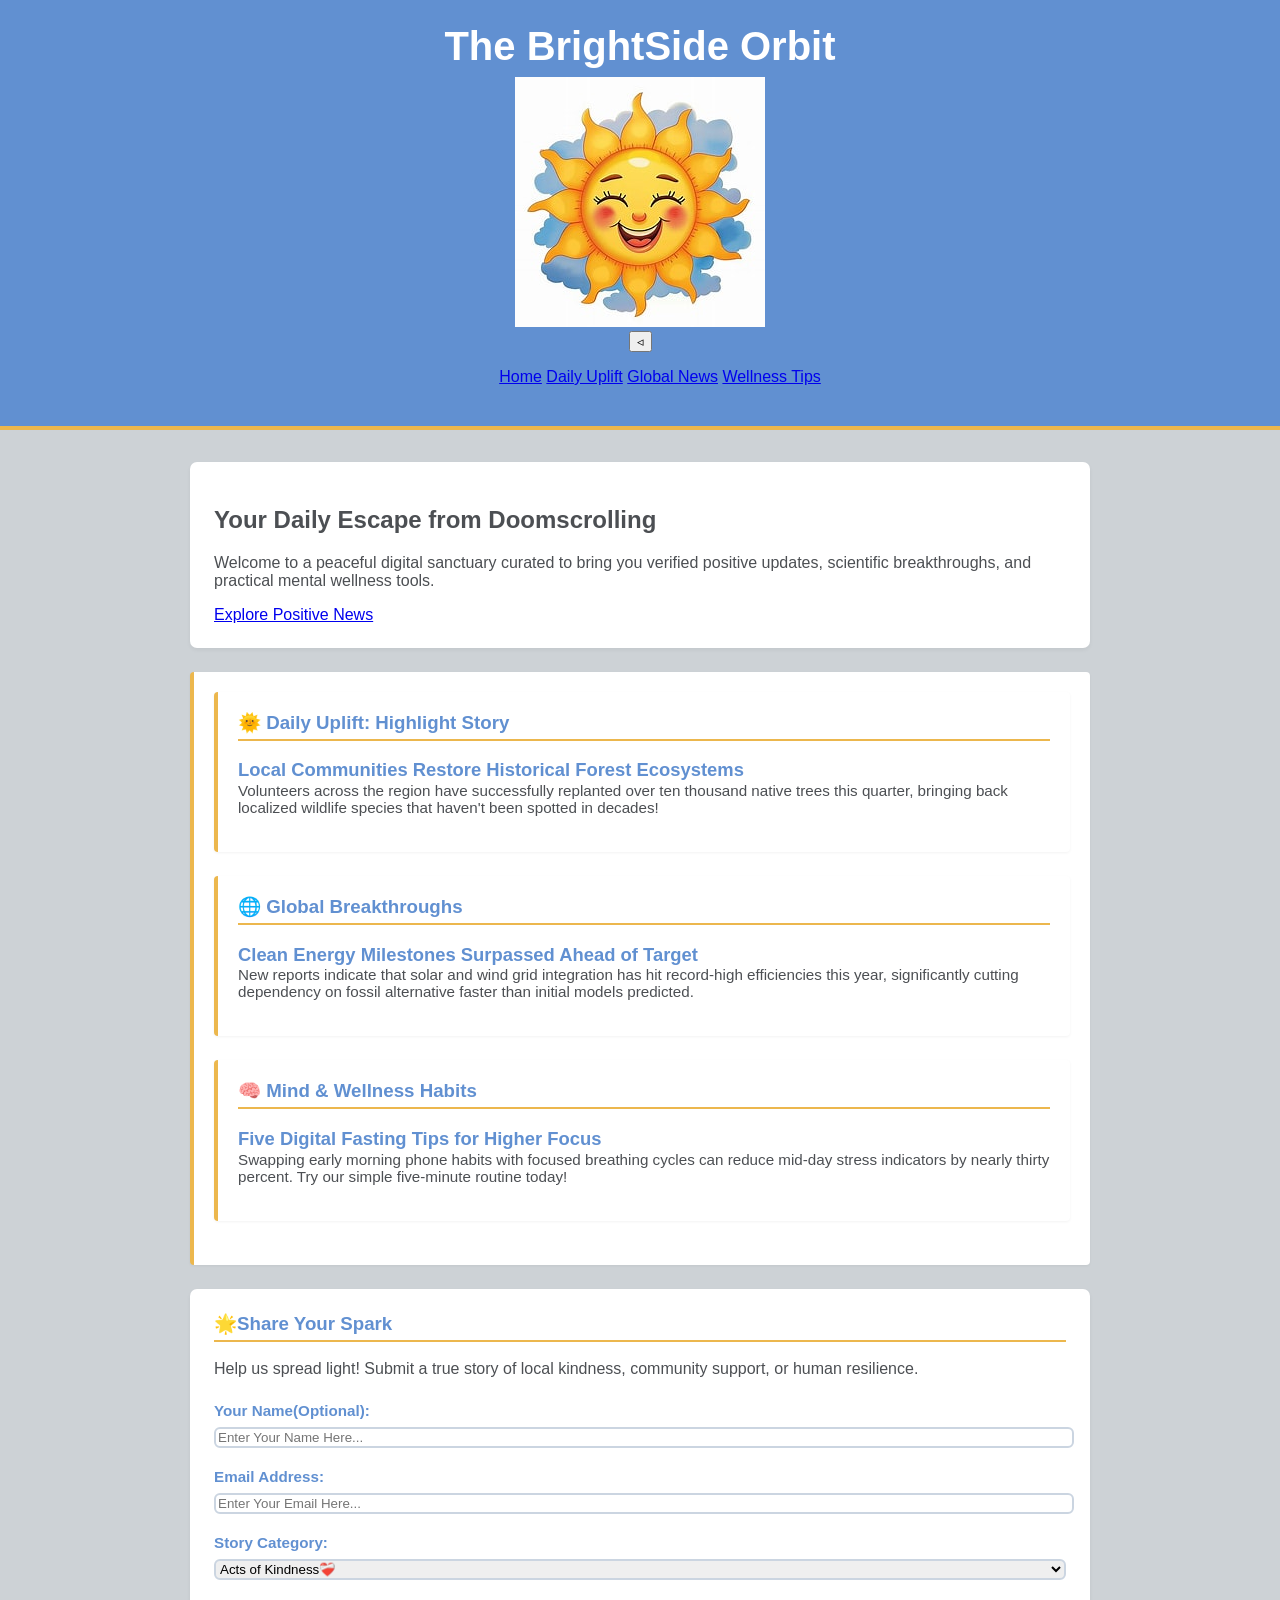
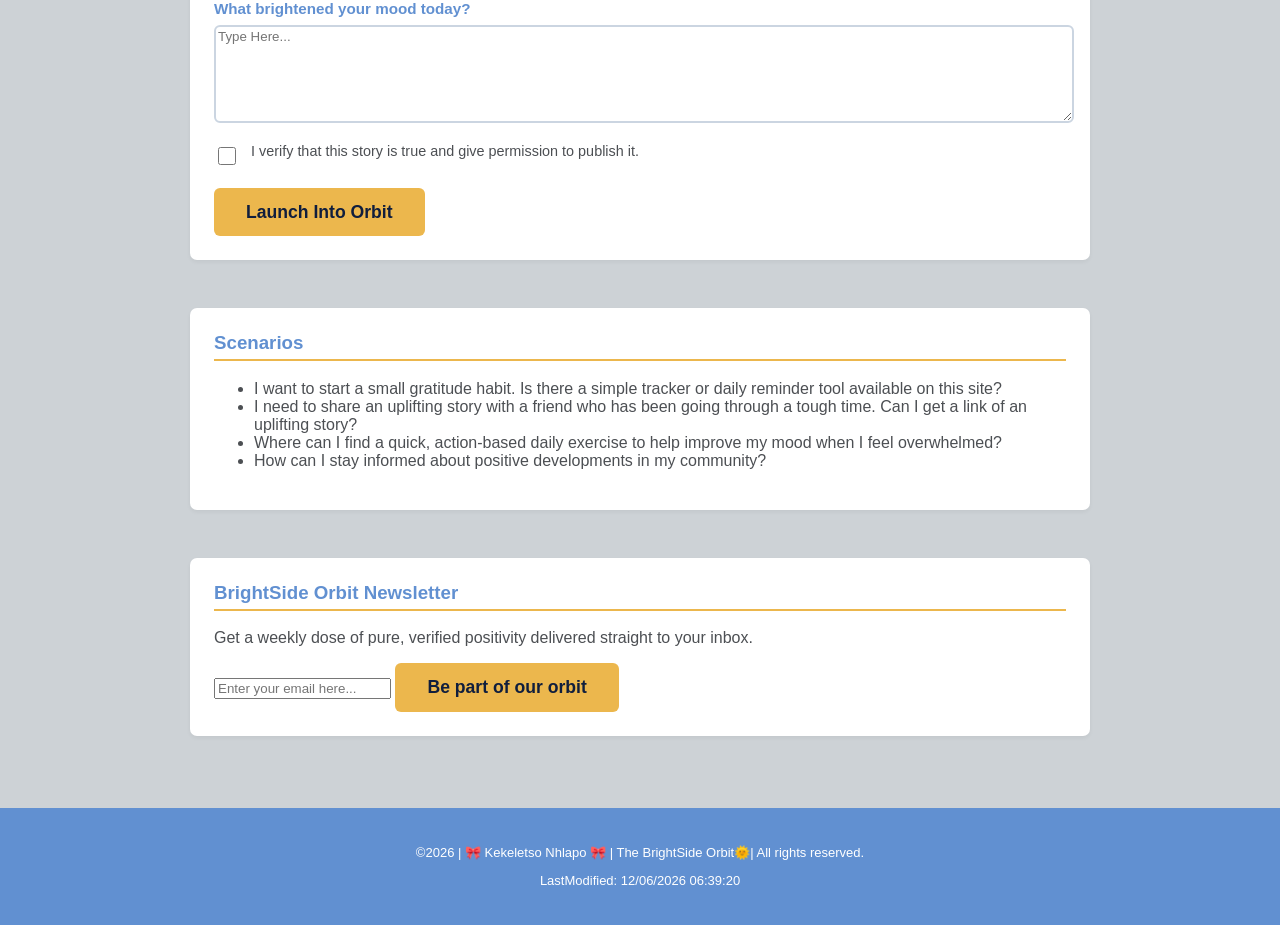
==== project/index.html @ ce75a34b "Completed the website" ====
<!DOCTYPE html>
<html lang="en-US">
<head>
    <meta charset="UTF-8">
    <meta name="viewport" content="width=device-width, initial-scale=1.0">
    <title>The BrightSide Orbit | Optimism Hub</title>
    <meta name="description" content="An interactive mental training platform focused on realistic optimism tools.">
    <meta name="author" content="Kekeletso Nhlapo">

    <link rel="preconnect" href="https://fonts.googleapis.com">
    <link rel="preconnect" href="https://fonts.gstatic.com" crossorigin>
    <link href="https://fonts.googleapis.com/css2?family=Xanh+Mono:ital@0;1&display=swap" rel="stylesheet">

    <link rel="stylesheet" href="styles/project.css">
    <script src="scripts/project.js" defer></script>
    </head>
    <body>
        <header>
            <div class="logo-container">
                <h1>The BrightSide Orbit</h1>
                <img src="images/siteplan.png" alt="The BrightSide Orbit Site Logo." loading="lazy">
            </div>
            <nav>
                <button class="menu-toggle" aria-label="Toggle Menu">&#9667;</button>
                <ul class="nav-links">
                    <a href="index.html" class="active">Home</a>
                    <a href="#daily-uplift">Daily Uplift</a>
                    <a href="#global-news">Global News</a>
                    <a href="#wellness">Wellness Tips</a>
                </ul>
            </nav>
        </header>
        <main>
            <section class="hero-banner">
                <div class="hero-content">
                    <h2>Your Daily Escape from Doomscrolling</h2>
                    <p>Welcome to a peaceful digital sanctuary curated to bring you verified positive updates, scientific breakthroughs, and practical mental wellness tools.</p>
                    <a href="#daily-uplift" class="cta-button">Explore Positive News</a>
                </div>
            </section>

            <div class="main-layout-grid">
                <div class="content-feed">
                    <section id="daily-uplift" class="card">
                        <h3>🌞 Daily Uplift: Highlight Story</h3>
                        <article>
                            <h4>Local Communities Restore Historical Forest Ecosystems</h4>
                            <p>Volunteers across the region have successfully replanted over ten thousand native trees this quarter, bringing back localized wildlife species that haven't been spotted in decades!</p>
                        </article>
                    </section>

                    <section id="global-news" class="card">
                        <h3>🌐 Global Breakthroughs</h3>
                        <article>
                            <h4>Clean Energy Milestones Surpassed Ahead of Target</h4>
                            <p>New reports indicate that solar and wind grid integration has hit record-high efficiencies this year, significantly cutting dependency on fossil alternative faster than initial models predicted.</p>
                        </article>
                    </section>

                    <section id="wellness" class="card">
                        <h3>🧠 Mind & Wellness Habits</h3>
                        <article>
                            <h4>Five Digital Fasting Tips for Higher Focus</h4>
                            <p>Swapping early morning phone habits with focused breathing cycles can reduce mid-day stress indicators by nearly thirty percent. Try our simple five-minute routine today!</p>
                        </article>
                    </section>
                </div>

                <section id="submissipn-container">
                    <h3>🌟Share Your Spark</h3>
                    <p>Help us spread light! Submit a true story of local kindness, community support, or human resilience.</p>
                    <div class="form-feedback" role="status" aria-live="polite"></div>
                    <form action="#" method="post" class="optimism-form">
                        <div class="form-group">
                            <label for="user-name">Your Name(Optional): </label>
                            <input type="text" id="user-name" name="userName" placeholder="Enter Your Name Here...">
                        </div>

                        <div class="form-group">
                            <label for="user-email">Email Address: </label>
                            <input type="email" id="user-email" name="userEmail" required placeholder="Enter Your Email Here...">
                        </div>

                        <div class="form-group">
                            <label id="story-category">Story Category: </label>
                            <select id="story-category" name="storyCategory" required>
                                <option value="kindness">Acts of Kindness❤️‍🩹</option>
                                <option value="environment">Environmental Wellness🌱</option>
                                <option value="innovations">Medical & Tech Advancements🔬</option>
                                <option value="community">Neighborhood Unity🫂</option>
                            </select>
                        </div>

                        <div class="form-group">
                            <label for="story-content">What brightened your mood today?</label>
                            <textarea id="story-content" name="storyContent" rows="6" required placeholder="Type Here..."></textarea>
                        </div>

                        <div class="form-group checkbox-group">
                            <input type="checkbox" id="consent" name="consentCheck" required>
                            <label for="consent">I verify that this story is true and give permission to publish it.</label>
                        </div>

                        <button type="submit" class="submit-btn">Launch Into Orbit</button>
                    </form>
                </section>

                <section id="scenarios">
                    <h3>Scenarios</h3>
                    <ul>
                        <li>I want to start a small gratitude habit. Is there a simple tracker or daily reminder tool available on this site?</li>
                        <li>I need to share an uplifting story with a friend who has been going through a tough time. Can I get a link of an uplifting story? </li>
                        <li>Where can I find a quick, action-based daily exercise to help improve my mood when I feel overwhelmed?</li>
                        <li>How can I stay informed about positive developments in my community?</li>
                    </ul>
                </section>
                <aside class="sidebar">
                    <section class="widget newsletter-box">
                        <h3>BrightSide Orbit Newsletter</h3>
                        <p>Get a weekly dose of pure, verified positivity delivered straight to your inbox.</p>
                        <form action="#" method="get" class="signup-form">
                            <input type="email" placeholder="Enter your email here..." required aria-label="Email Address">
                            <button type="submit" class="submit-btn">Be part of our orbit</button>
                        </form>
                    </section>
                </aside>
            </div>
        </main>
        <footer>
            <p>&copy;<span id="year"></span> | 🎀 Kekeletso Nhlapo 🎀 | The BrightSide Orbit🌞| All rights reserved.</p>
            <p>LastModified: <span id="lastModified"></span></p>
        </footer>
    </body>
---- project/styles/project.css ----
:root {
    --primary-color: #6190d1;
    --secondary-color: #ecb74d;
    --bg-color: #cdd2d6;
    --text-color: #4c4f53;
}

body {
    font-family: 'Open Sans', sans-serif;
    background-color: var(--bg-color);
    color: var(--text-color);
    margin: 0;
    padding: 0;
}

header {
    background-color: var(--primary-color);
    color: white;
    padding: 1.5rem;
    text-align: center;
    border-bottom: 4px solid var(--secondary-color);
}

header h1 {
    font-family: 'Comfortaa', sans-serif;
    font-size: 2.5rem;
    margin: 0 0 0.5rem 0;
}

header h2 {
    margin: 0;
    font-weight:300;
    font-size: small;
    letter-spacing: 1px;
}

main {
    max-width: 900px;
    margin: 2rem auto;
    padding: 0 1rem;
}

section {
    background-color: white;
    padding: 1.5rem;
    margin-bottom: 1.5rem;
    border-radius: 7px;
    box-shadow: 0 2px 4px rgba(0, 0, 0, 0.05);
}

h3 {
    font-family: 'Comfortaa', sans-serif;
    margin-top: 0;
    color: var(--primary-color);
    border-bottom: 2px solid var(--secondary-color);
    padding-bottom: 0.3rem;
}

.color-box {
    display: inline-block;
    width: 25px;
    height: 15px;
    vertical-align: middle;
    margin-right: 8px;
    border-radius: 3px;
    border: 1px solid #ccc;
}

.primary {
    background-color: var(--primary-color);
}

.secondary {
    background-color: var(--secondary-color);
}

.background {
    background-color: var(--bg-color);
}

.wireframe-container {
    display: flex;
    flex-wrap: wrap;
    gap: 2rem;
    margin-top: 1rem;
}

.wireframe-box {
    flex: 1 1 300px;
    border: 2px dashed var(--primary-color);
    background-color: white;
    border: 1px solid #ccc;
    border-radius: 5px;
    padding: 1rem;
}

sketch-rect {
    background: white;
    border: 1px solid #94a3b8;
    text-align: center;
    padding: 1rem;
    margin: 0.5rem 0;
    font-size: small;
    font-weight: bold;
    color: #475569;
}

.desktop-grid {
    display: flex;
    gap: 0.5px;
}

.desktop-grid .content-rect {
    flex: 2;
}

.desktop-grid .sidebar-rect {
    flex: 1;
}

footer {
    background-color: var(--primary-color);
    color: white;
    text-align: center;
    font-size: small;
    padding: 1.5rem;
    margin-top: 3rem;
}

.optimism-form {
    display: flex;
    flex-direction: column;
    gap: 1.25rem;
    margin-top: 1.5rem;
}

.main-layout-grid {
    display: grid;
    grid-template-columns: 1fr;
    gap: 1.5rem;
    margin-top: 1.25rem;
}

.content-feed , .card{
    background-color: white;
    border-left: 4px solid var(--secondary-color);
    padding: 1.25rem;
    border-radius: 4px;
    box-shadow: 0 1px 3px rgba(0, 0, 0, 0.05);
    display: flex;
    flex-direction: column;
    justify-content: space-between;
}

.card h4 {
    margin: 0 0 0.05rem 0;
    color: var(--primary-color);
    font-size: 1.15rem;
}

.card p {
    font-size: 0.95rem;
    margin: 0 0 1rem 0;
}

.form-group {
    display: flex;
    flex-direction: column;
    gap: 0.5rem;
}

.form-group label {
    font-weight: 600;
    color: var(--primary-color);
    font-size: 0.95rem;
}

.form-group input[type="text"], .form-group input[type="email"], .form-group select, .form-group textarea {
    width: 100%;
    padding: 0.75;
    border: 2px solid #cbd5e1;
    border-radius: 6px;
    font-family: inherit;
}

.form-group input:focus, .form-group select:focus, .form-group textarea:focus {
    outline: none;
    border-color: var(--primary-color);
}

.checkbox-group {
    flex-direction: row;
    align-items: flex-start;
    gap: 0.75rem;
}

.checkbox-group input[type="checkbox"] {
    margin-top: 0.25rem;
    width: 18px;
    height: 18px;
    cursor: pointer;
}

.checkbox-group label {
    font-weight: normal;
    font-size: 0.9rem;
    color: var(--text-color);
    cursor: pointer;
}

.submit-btn {
    background-color: var(--secondary-color);
    color: #101e3d;
    font-family: 'Comfortaa', sans-serif;
    font-weight: 700;
    font-size: 1.1rem;
    padding: 0.85rem 2rem;
    border: none;
    border-radius: 6px;
    cursor: pointer;
    align-self: flex-start;
    transition: transform 0.1s ease, background-color 0.2s ease;
}

.submit-btn:active {
    transform:translate Y(1px) ;
}

@media (min-width: 768px) {
    .content-feed {
        grid-template-columns: repeat(3, 1fr);
    }
}

#form-feedback p {
    padding: 0.75rem 1rem;
    border-radius: 4px;
    font-weight: 600;
    margin-bottom: 1rem;
}

.success-alert {
    background-color: #d1fae5;
    color: #065f46;
    border: 1px solid #34d399;
}
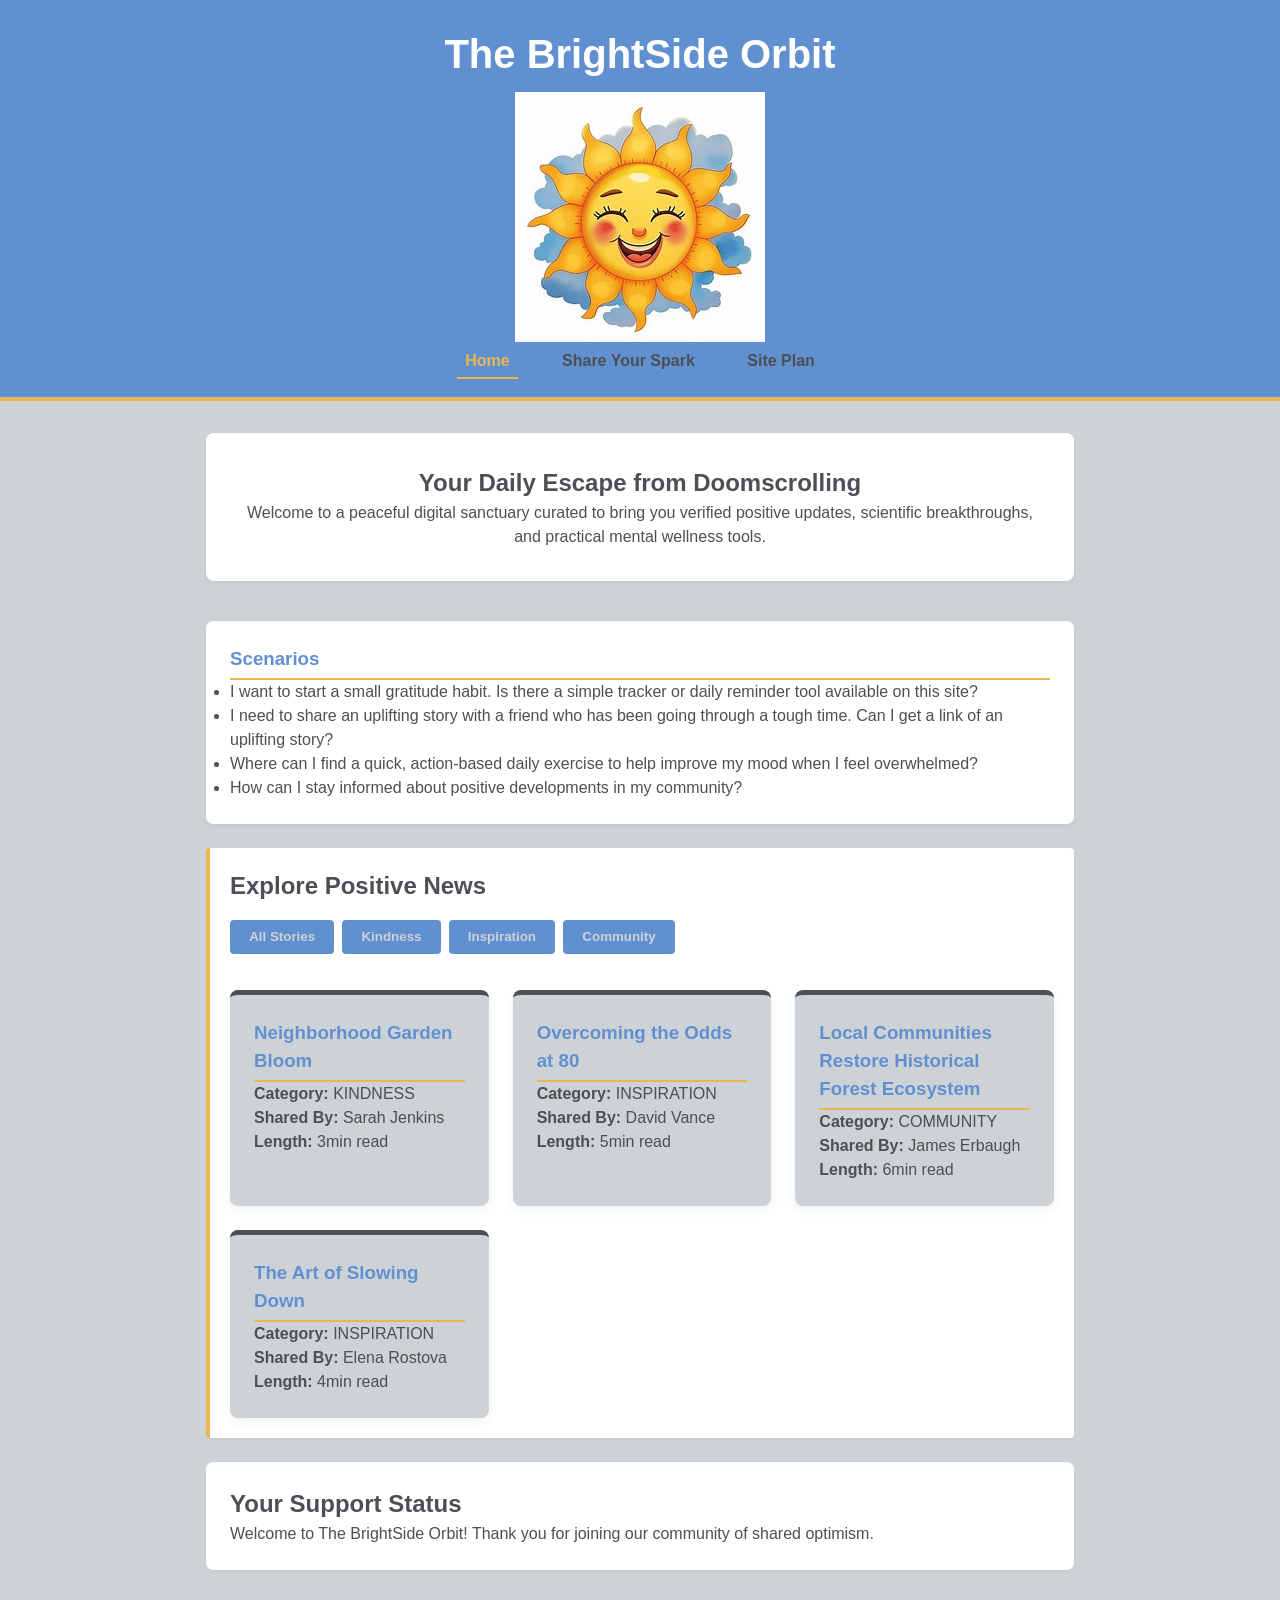
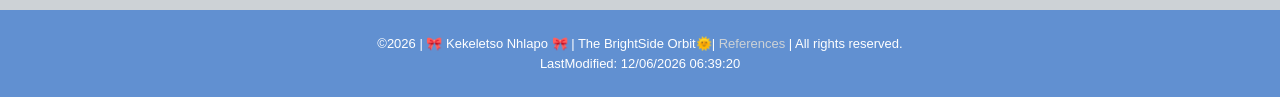
==== commit d5a7e16e: "Modified the Site Plan." ====
--- a/project/index.html
+++ b/project/index.html
@@ -21,113 +21,45 @@
                 <img src="images/siteplan.png" alt="The BrightSide Orbit Site Logo." loading="lazy">
             </div>
             <nav>
-                <button class="menu-toggle" aria-label="Toggle Menu">&#9667;</button>
-                <ul class="nav-links">
-                    <a href="index.html" class="active">Home</a>
-                    <a href="#daily-uplift">Daily Uplift</a>
-                    <a href="#global-news">Global News</a>
-                    <a href="#wellness">Wellness Tips</a>
-                </ul>
+                <a href="index.html" class="active">Home</a>
+                <a href="form.html">Share Your Spark</a>
+                <a href="siteplan.html">Site Plan</a>
             </nav>
         </header>
         <main>
-            <section class="hero-banner">
-                <div class="hero-content">
-                    <h2>Your Daily Escape from Doomscrolling</h2>
-                    <p>Welcome to a peaceful digital sanctuary curated to bring you verified positive updates, scientific breakthroughs, and practical mental wellness tools.</p>
-                    <a href="#daily-uplift" class="cta-button">Explore Positive News</a>
-                </div>
+            <section id="hero">
+                <h2>Your Daily Escape from Doomscrolling</h2>
+                <p>Welcome to a peaceful digital sanctuary curated to bring you verified positive updates, scientific breakthroughs, and practical mental wellness tools.</p>
             </section>
 
-            <div class="main-layout-grid">
-                <div class="content-feed">
-                    <section id="daily-uplift" class="card">
-                        <h3>🌞 Daily Uplift: Highlight Story</h3>
-                        <article>
-                            <h4>Local Communities Restore Historical Forest Ecosystems</h4>
-                            <p>Volunteers across the region have successfully replanted over ten thousand native trees this quarter, bringing back localized wildlife species that haven't been spotted in decades!</p>
-                        </article>
-                    </section>
+            <section id="scenarios">
+                <h3>Scenarios</h3>
+                <ul>
+                    <li>I want to start a small gratitude habit. Is there a simple tracker or daily reminder tool available on this site?</li>
+                    <li>I need to share an uplifting story with a friend who has been going through a tough time. Can I get a link of an uplifting story? </li>
+                    <li>Where can I find a quick, action-based daily exercise to help improve my mood when I feel overwhelmed?</li>
+                    <li>How can I stay informed about positive developments in my community?</li>
+                </ul>
+            </section>
 
-                    <section id="global-news" class="card">
-                        <h3>🌐 Global Breakthroughs</h3>
-                        <article>
-                            <h4>Clean Energy Milestones Surpassed Ahead of Target</h4>
-                            <p>New reports indicate that solar and wind grid integration has hit record-high efficiencies this year, significantly cutting dependency on fossil alternative faster than initial models predicted.</p>
-                        </article>
-                    </section>
-
-                    <section id="wellness" class="card">
-                        <h3>🧠 Mind & Wellness Habits</h3>
-                        <article>
-                            <h4>Five Digital Fasting Tips for Higher Focus</h4>
-                            <p>Swapping early morning phone habits with focused breathing cycles can reduce mid-day stress indicators by nearly thirty percent. Try our simple five-minute routine today!</p>
-                        </article>
-                    </section>
+            <section id="dashboard">
+                <h2>Explore Positive News</h2>
+                <div id="filter-controls">
+                    <button data-type="all">All Stories</button>
+                    <button data-type="kindness">Kindness</button>
+                    <button data-type="inspiration">Inspiration</button>
+                    <button data-type="community">Community</button>
                 </div>
-
-                <section id="submissipn-container">
-                    <h3>🌟Share Your Spark</h3>
-                    <p>Help us spread light! Submit a true story of local kindness, community support, or human resilience.</p>
-                    <div class="form-feedback" role="status" aria-live="polite"></div>
-                    <form action="#" method="post" class="optimism-form">
-                        <div class="form-group">
-                            <label for="user-name">Your Name(Optional): </label>
-                            <input type="text" id="user-name" name="userName" placeholder="Enter Your Name Here...">
-                        </div>
-
-                        <div class="form-group">
-                            <label for="user-email">Email Address: </label>
-                            <input type="email" id="user-email" name="userEmail" required placeholder="Enter Your Email Here...">
-                        </div>
-
-                        <div class="form-group">
-                            <label id="story-category">Story Category: </label>
-                            <select id="story-category" name="storyCategory" required>
-                                <option value="kindness">Acts of Kindness❤️‍🩹</option>
-                                <option value="environment">Environmental Wellness🌱</option>
-                                <option value="innovations">Medical & Tech Advancements🔬</option>
-                                <option value="community">Neighborhood Unity🫂</option>
-                            </select>
-                        </div>
-
-                        <div class="form-group">
-                            <label for="story-content">What brightened your mood today?</label>
-                            <textarea id="story-content" name="storyContent" rows="6" required placeholder="Type Here..."></textarea>
-                        </div>
-
-                        <div class="form-group checkbox-group">
-                            <input type="checkbox" id="consent" name="consentCheck" required>
-                            <label for="consent">I verify that this story is true and give permission to publish it.</label>
-                        </div>
-
-                        <button type="submit" class="submit-btn">Launch Into Orbit</button>
-                    </form>
-                </section>
-
-                <section id="scenarios">
-                    <h3>Scenarios</h3>
-                    <ul>
-                        <li>I want to start a small gratitude habit. Is there a simple tracker or daily reminder tool available on this site?</li>
-                        <li>I need to share an uplifting story with a friend who has been going through a tough time. Can I get a link of an uplifting story? </li>
-                        <li>Where can I find a quick, action-based daily exercise to help improve my mood when I feel overwhelmed?</li>
-                        <li>How can I stay informed about positive developments in my community?</li>
-                    </ul>
-                </section>
-                <aside class="sidebar">
-                    <section class="widget newsletter-box">
-                        <h3>BrightSide Orbit Newsletter</h3>
-                        <p>Get a weekly dose of pure, verified positivity delivered straight to your inbox.</p>
-                        <form action="#" method="get" class="signup-form">
-                            <input type="email" placeholder="Enter your email here..." required aria-label="Email Address">
-                            <button type="submit" class="submit-btn">Be part of our orbit</button>
-                        </form>
-                    </section>
-                </aside>
-            </div>
+                <div id="event-container" class="grid-container"></div>
+            </section>
+            <section id="status-panel">
+                <h2>Your Support Status</h2>
+                <p id="visit-counter">Loading greeting...</p>
+            </section>
         </main>
         <footer>
-            <p>&copy;<span id="year"></span> | 🎀 Kekeletso Nhlapo 🎀 | The BrightSide Orbit🌞| All rights reserved.</p>
+            <p>&copy;<span id="year"></span> | 🎀 Kekeletso Nhlapo 🎀 | The BrightSide Orbit🌞| <a href="references.html">References</a> | All rights reserved.</p>
             <p>LastModified: <span id="lastModified"></span></p>
         </footer>
-    </body>
+        </body>
+        </html>
--- a/project/styles/project.css
+++ b/project/styles/project.css
@@ -1,16 +1,21 @@
-:root {
+ :root {
     --primary-color: #6190d1;
     --secondary-color: #ecb74d;
     --bg-color: #cdd2d6;
     --text-color: #4c4f53;
 }
 
+* {
+    box-sizing: border-box;
+    margin: 0;
+    padding: 0;
+}
+
 body {
     font-family: 'Open Sans', sans-serif;
     background-color: var(--bg-color);
     color: var(--text-color);
-    margin: 0;
-    padding: 0;
+    line-height: 1.5;
 }
 
 header {
@@ -34,10 +39,101 @@
     letter-spacing: 1px;
 }
 
+nav a {
+    color: var(--text-color);
+    text-decoration: none;
+    margin: 0 1rem;
+    font-weight: bold;
+    padding: 0.5rem;
+}
+
+nav a:hover, nav a.active {
+    color: var(--secondary-color);
+    border-bottom: 2px solid var(--secondary-color);
+}
+
 main {
     max-width: 900px;
     margin: 2rem auto;
     padding: 0 1rem;
+}
+
+#hero {
+    text-align: center;
+    margin-bottom: 2.5rem;
+    padding: 2rem;
+    background-color: white;
+    border-radius: 8px;
+}
+
+.grid-container {
+    display: grid;
+    grid-template-columns: 1fr;
+    gap: 1.5rem;
+    margin-top: 1.5rem;
+}
+
+.event-card {
+    background-color: var(--bg-color);
+    padding: 1.5rem;
+    border-radius: 8px;
+    box-shadow: 0 4px 12px rgba(0, 0, 0, 0.05);
+    border-top: 5px solid var(--text-color);
+}
+
+.event-card.border-kindness {border-top-color: var(--secondary-color);}
+.event-card.border-inspiration {border-top-color: var(--primary-color);}
+.event-card.border-community {border-top-color: var(--text-color);}
+
+#filter-controls {
+    margin: 1rem 0;
+    display: flex;
+    gap: 0.5rem;
+    flex-wrap: wrap;
+}
+
+button {
+    background-color: var(--primary-color);
+    color: var(--bg-color);
+    border: none;
+    padding: 0.6rem 1.2rem;
+    font-weight: bold;
+    cursor: pointer;
+    border-radius: 4px;
+    transition: background 0.2s ease;
+}
+
+button:hover {
+    background-color: var(--secondary-color);
+}
+
+fieldset {
+    border: 1px solid var(--primary-color);
+    padding: 1.5rem;
+    margin-bottom: 1.5rem;
+    border-radius: 6px;
+    background-color: var(--bg-color);
+}
+
+legend {
+    color: var(--primary-color);
+    font-weight: bold;
+    padding: 0 0.5rem;
+}
+
+label {
+    display: block;
+    margin: 0.8rem 0 0.2rem 0;
+    font-weight: 500;
+}
+
+input, select {
+    width: 100%;
+    padding: 0.6rem;
+    background-color: var(--bg-color);
+    border: 1px solid rgb(7, 0, 0);
+    color: var(--text-color);
+    border-radius: 4px;
 }
 
 section {
@@ -103,7 +199,7 @@
     font-size: small;
     font-weight: bold;
     color: #475569;
-}
+ }
 
 .desktop-grid {
     display: flex;
@@ -124,24 +220,33 @@
     text-align: center;
     font-size: small;
     padding: 1.5rem;
-    margin-top: 3rem;
-}
-
-.optimism-form {
+    margin-top: 2.5rem;
+}
+
+footer a {
+    color: var(--bg-color);
+    text-decoration: none;
+}
+
+footer a:hover {
+    text-decoration: underline;
+}
+
+.form-container {
     display: flex;
     flex-direction: column;
     gap: 1.25rem;
     margin-top: 1.5rem;
 }
 
-.main-layout-grid {
+.grid-container {
     display: grid;
     grid-template-columns: 1fr;
     gap: 1.5rem;
     margin-top: 1.25rem;
 }
 
-.content-feed , .card{
+#dashboard , .card{
     background-color: white;
     border-left: 4px solid var(--secondary-color);
     padding: 1.25rem;
@@ -227,7 +332,7 @@
 }
 
 @media (min-width: 768px) {
-    .content-feed {
+    .grid-container {
         grid-template-columns: repeat(3, 1fr);
     }
 }
